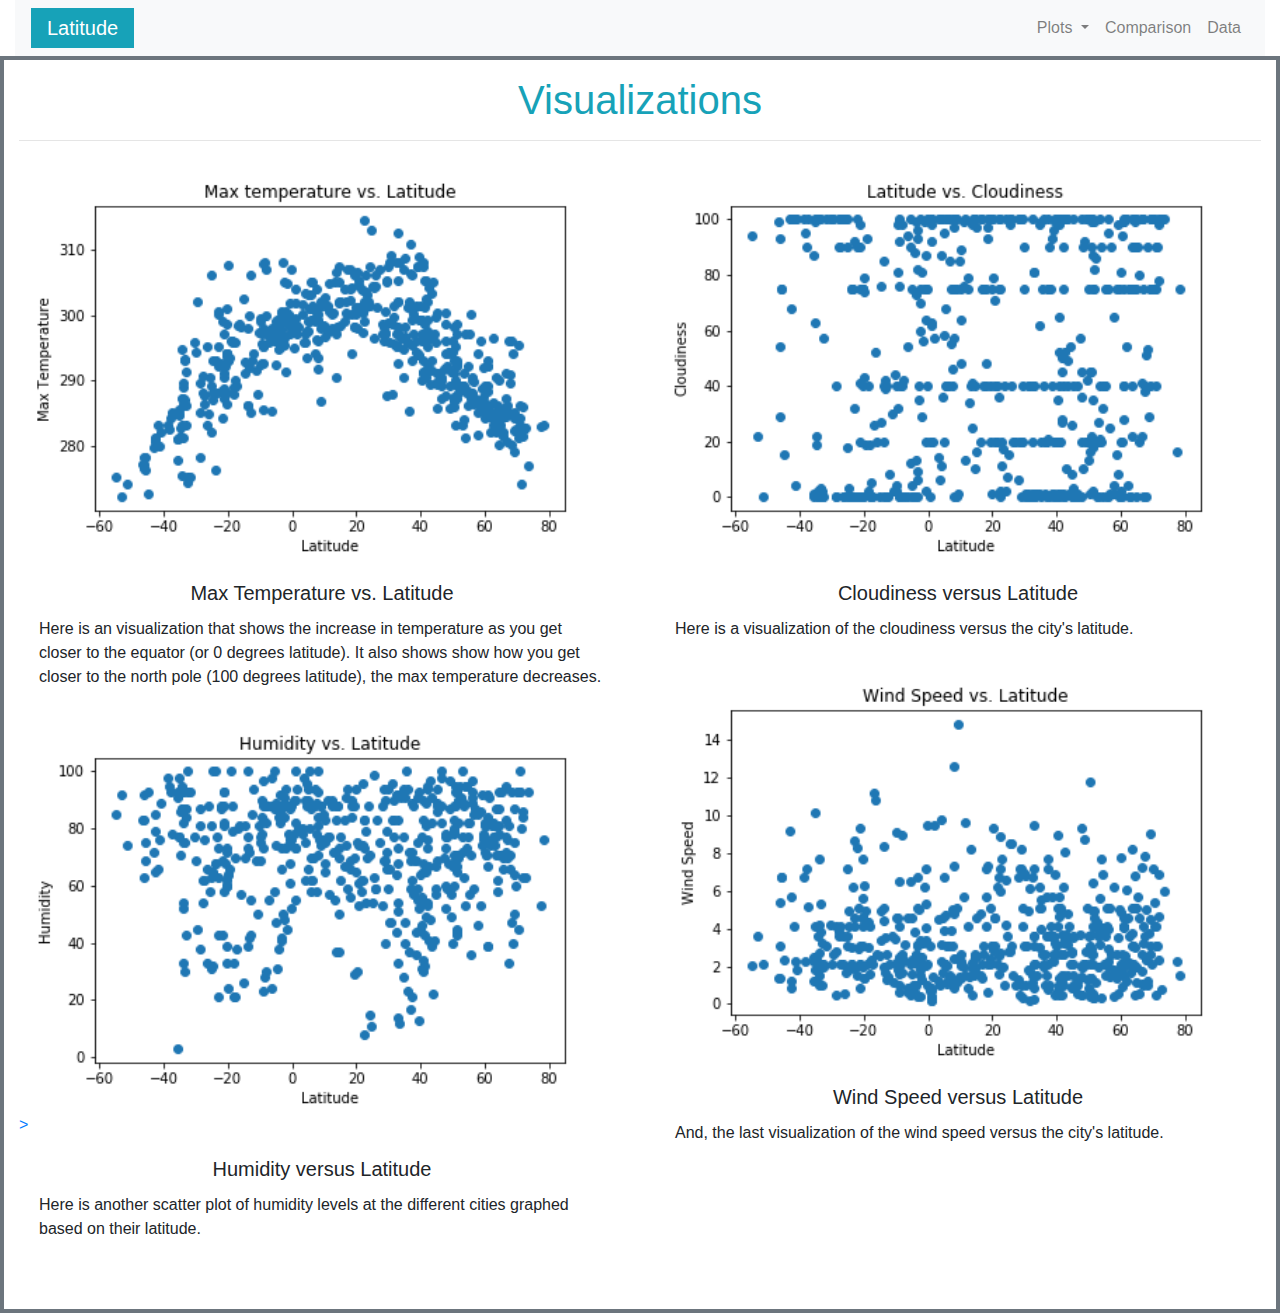
==== comparisons.html @ 420c5c2f "commit" ====
<!DOCTYPE html>
<html lang="en">

<head>
    <meta charset="UTF-8">
    <meta name="viewport" content="width=device-width, initial-scale=1.0">
    <title>Web-Design-Challenge</title>
    <!-- Bootstrap css include -->
    <link rel="stylesheet" href="https://stackpath.bootstrapcdn.com/bootstrap/4.5.2/css/bootstrap.min.css"
        integrity="sha384-JcKb8q3iqJ61gNV9KGb8thSsNjpSL0n8PARn9HuZOnIxN0hoP+VmmDGMN5t9UJ0Z" crossorigin="anonymous">
    <link rel="stylesheet" href="style.css">
</head>

<body class="bg-secondary">

    <div class="container-fluid">

        <div class="row bg-white">
            <div class="col">
                <!------------------------------ navbar -------------------------------->
                <nav class="navbar navbar-expand-sm navbar-light bg-light sticky-top">
                    <a class="navbar-brand bg-info text-white px-3" href="index.html">Latitude</a>
                    <button class="navbar-toggler" type="button" data-toggle="collapse"
                        data-target="#navbarSupportedContent" aria-controls="navbarSupportedContent"
                        aria-expanded="false" aria-label="Toggle navigation">
                        <span class="navbar-toggler-icon"></span>
                    </button>

                    <div class="collapse navbar-collapse" id="navbarSupportedContent">
                        <ul class="navbar-nav ml-auto">
                            <li class="nav-item dropdown">
                                <a class="nav-link dropdown-toggle" href="#" id="navbarDropdown" role="button"
                                    data-toggle="dropdown" aria-haspopup="true" aria-expanded="false">
                                    Plots
                                </a>
                                <div class="dropdown-menu" aria-labelledby="navbarDropdown">
                                    <a class="dropdown-item" href="visualizations\max-temp.html">Max Temperature</a>
                                    <a class="dropdown-item" href="visualizations\humidity.html">Humidity</a>
                                    <a class="dropdown-item" href="visualizations\cloudiness.html">Cloudiness</a>
                                    <a class="dropdown-item" href="visualizations\wind-speed.html">Wind Speed</a>
                                </div>
                            </li>
                            <li class="nav-item">
                                <a class="nav-link" href="comparisons.html">Comparison</a>
                            </li>
                            <li class="nav-item">
                                <a class="nav-link" href="data.html">Data</a>
                            </li>
                        </ul>
                    </div>
                </nav>
            </div>
        </div>
        <!------------------------------ navbar -------------------------------->

        <div class="row">
            <div class="col bg-white mx-1 my-1">
                <h1 class="text-info my-3 text-center">Visualizations</h1>
                <hr>
                <div class="row pb-5">
                    <div class="col-md-6">
                        <!-- CARD 1 -->
                        <div class="card border-0">
                            <a href="visualizations/max-temp.html"><img class="card-img-top" src="Images\max_temp_vs.latitude.png"
                                alt="Max temperature versus latitude"></a>
                            <div class="card-body">
                                <h5 class="card-title text-center">Max Temperature vs. Latitude</h5>
                                <p class="card-text">Here is an visualization that shows the increase in temperature as
                                    you get closer to the equator (or 0 degrees latitude). It also shows show how you
                                    get closer to the north pole (100 degrees latitude), the max temperature decreases.
                                </p>
                            </div>

                        </div>
                        <!-- CARD 2 -->
                        <div class="card border-0">
                            <a href="visualizations/humidity.html"><img class="card-img-top" src="Images\humidity_vs_latitude.png" alt="Humidity versus Latitude">></a>
                                
                            <div class="card-body">
                                <h5 class="card-title text-center">Humidity versus Latitude</h5>
                                <p class="card-text">Here is another scatter plot of humidity levels at the different
                                    cities graphed based on their latitude.</p>
                            </div>

                        </div>

                    </div>
                    <div class="col-md-6">
                        <!-- CARD 3 -->
                        <div class="card border-0">
                            <a href="visualizations/cloudiness.html"><img src="Images\latitude_vs_cloudiness.png" alt="Cloudiness versus latitude"></a>
                            <div class="card-body">
                                <h5 class="card-title text-center">Cloudiness versus Latitude</h5>
                                <p class="card-text">Here is a visualization of the cloudiness versus the city's
                                    latitude.</p>
                            </div>

                        </div>
                        <!-- CARD 4 -->
                        <div class="card border-0">
                            <a href="visualizations/wind-speed.html"><img src="Images\wind_speed_vs_latitude.png" alt="Wind speed versus latitude"></a>
                            <div class="card-body">
                                <h5 class="card-title text-center">Wind Speed versus Latitude</h5>
                                <p class="card-text">And, the last visualization of the wind speed versus the city's
                                    latitude.</p>
                            </div>

                        </div>
                    </div>
                </div>
            </div>
        </div>
    </div>


    </div>
    <!-- Bootstrap javascript includes -->
    <script src="https://code.jquery.com/jquery-3.5.1.slim.min.js"
        integrity="sha384-DfXdz2htPH0lsSSs5nCTpuj/zy4C+OGpamoFVy38MVBnE+IbbVYUew+OrCXaRkfj"
        crossorigin="anonymous"></script>
    <script src="https://cdn.jsdelivr.net/npm/popper.js@1.16.1/dist/umd/popper.min.js"
        integrity="sha384-9/reFTGAW83EW2RDu2S0VKaIzap3H66lZH81PoYlFhbGU+6BZp6G7niu735Sk7lN"
        crossorigin="anonymous"></script>
    <script src="https://stackpath.bootstrapcdn.com/bootstrap/4.5.2/js/bootstrap.min.js"
        integrity="sha384-B4gt1jrGC7Jh4AgTPSdUtOBvfO8shuf57BaghqFfPlYxofvL8/KUEfYiJOMMV+rV"
        crossorigin="anonymous"></script>
</body>

</html>
---- style.css ----
img { 
    width: 100%;
    height: auto; 
}
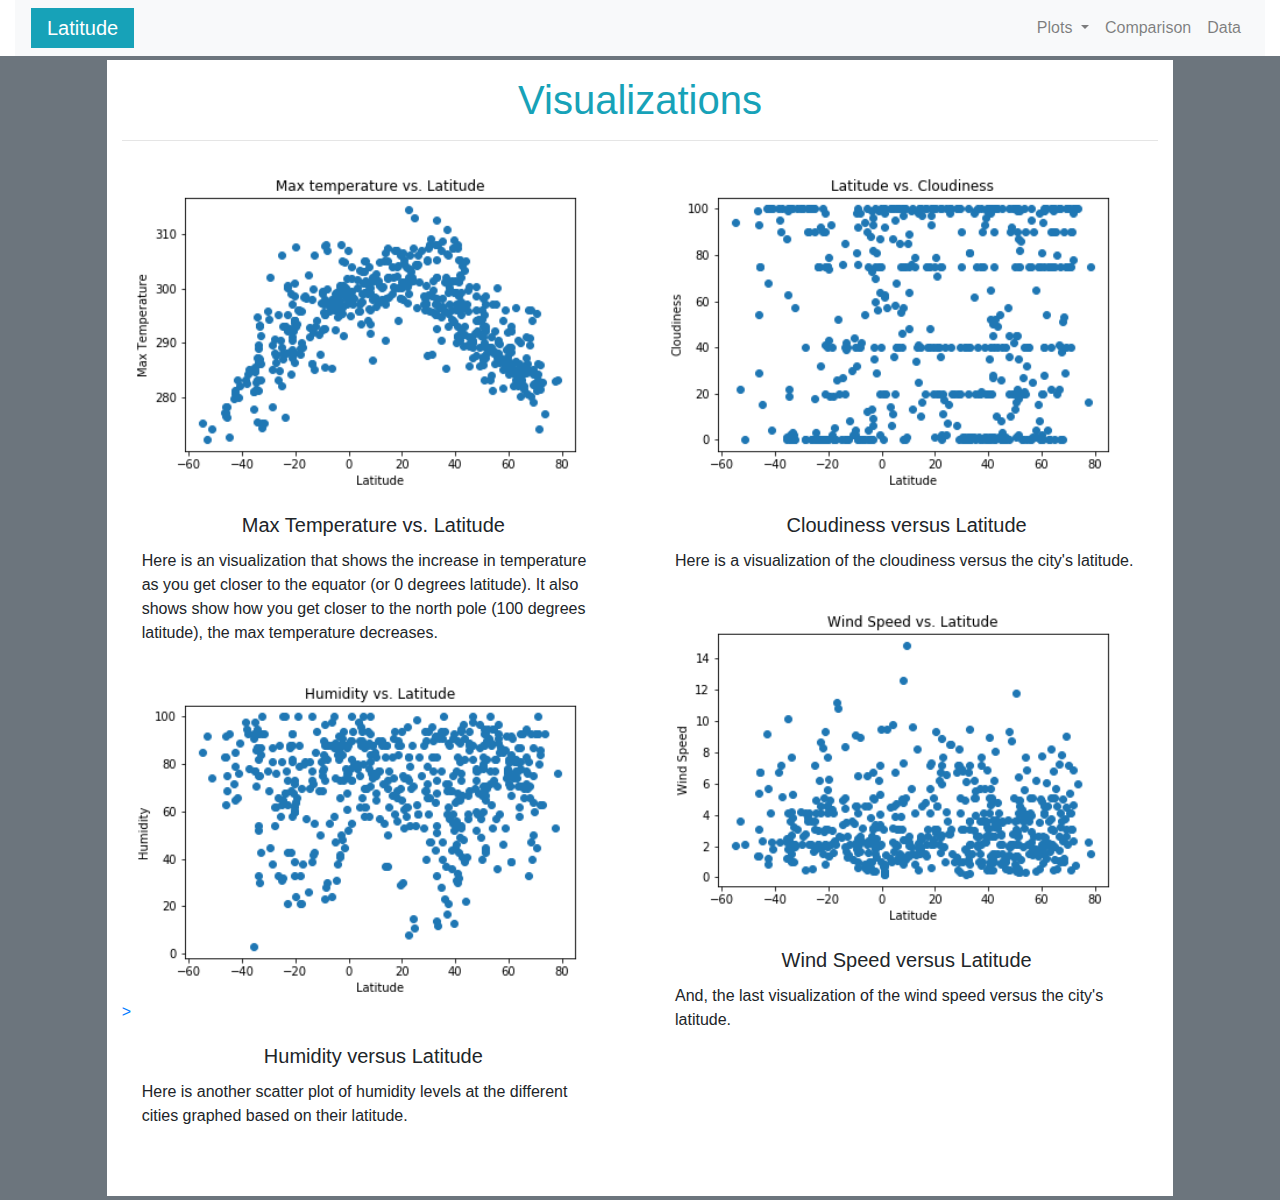
==== commit cf7f5561: "formatted comparison page" ====
--- a/comparisons.html
+++ b/comparisons.html
@@ -53,8 +53,8 @@
         </div>
         <!------------------------------ navbar -------------------------------->
 
-        <div class="row">
-            <div class="col bg-white mx-1 my-1">
+        <div class="row justify-content-center">
+            <div class="col col-lg-10 bg-white mx-1 my-1">
                 <h1 class="text-info my-3 text-center">Visualizations</h1>
                 <hr>
                 <div class="row pb-5">
